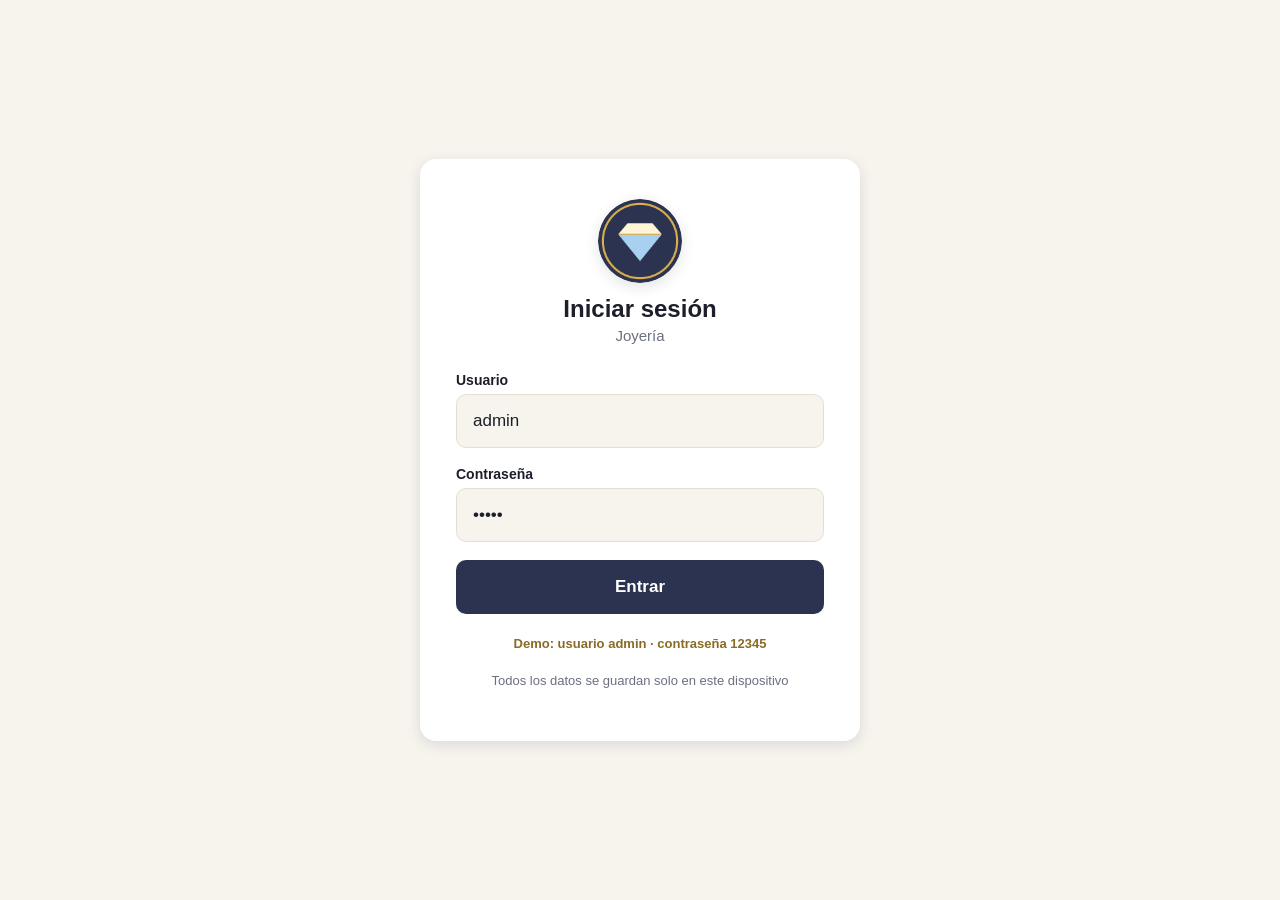
==== index.html @ 66e28311 "Demo de joyería: catálogo de 12 joyas, admin 12345 y sin códigos de vendedor Co-Authored-By: Claude " ====
<!DOCTYPE html>
<html lang="es">
<head>
  <meta charset="UTF-8" />
  <meta name="viewport" content="width=device-width, initial-scale=1, maximum-scale=1, user-scalable=no, viewport-fit=cover" />
  <title>Joyería - Control de Ventas</title>

  <link rel="manifest" href="manifest.json" />
  <meta name="theme-color" content="#2b3350" />

  <!-- Soporte específico para "Agregar a inicio" en iOS/Safari -->
  <meta name="apple-mobile-web-app-capable" content="yes" />
  <meta name="apple-mobile-web-app-status-bar-style" content="black-translucent" />
  <meta name="apple-mobile-web-app-title" content="Joyería" />
  <link rel="apple-touch-icon" href="icons/icon-192.png" />

  <link rel="stylesheet" href="css/styles.css" />
</head>
<body>
  <div class="pantalla-login">
    <div class="tarjeta-login">
      <div class="tarjeta-login__logo">
        <img src="icons/logo.png" alt="Joyería" class="logo-imagen" />
      </div>
      <h1 id="titulo-app">Iniciar sesión</h1>
      <p class="subtitulo" id="subtitulo-app">Joyería</p>

      <!-- Login normal -->
      <form id="form-login" class="oculto">
        <div class="mensaje-error" id="error-login"></div>

        <div class="campo">
          <label for="login-usuario">Usuario</label>
          <input type="text" id="login-usuario" autocomplete="username" autocapitalize="none" required />
        </div>

        <div class="campo">
          <label for="login-password">Contraseña</label>
          <input type="password" id="login-password" autocomplete="current-password" required />
        </div>

        <button type="submit" class="boton boton-primario">Entrar</button>
      </form>

      <!-- Primer arranque: crear cuenta de dueña -->
      <form id="form-setup" class="oculto">
        <div class="mensaje-error" id="error-setup"></div>

        <div class="campo">
          <label for="setup-nombre">Tu nombre</label>
          <input type="text" id="setup-nombre" autocomplete="name" required />
        </div>

        <div class="campo">
          <label for="setup-usuario">Usuario</label>
          <input type="text" id="setup-usuario" autocomplete="username" autocapitalize="none" required />
        </div>

        <div class="campo">
          <label for="setup-password">Contraseña</label>
          <input type="password" id="setup-password" autocomplete="new-password" required />
        </div>

        <div class="campo">
          <label for="setup-password-confirma">Confirmar contraseña</label>
          <input type="password" id="setup-password-confirma" autocomplete="new-password" required />
        </div>

        <button type="submit" class="boton boton-primario">Crear cuenta y entrar</button>
      </form>

      <p class="pie-login" style="font-weight:600;color:#8a6b25;">Demo: usuario <b>admin</b> · contraseña <b>12345</b></p>
      <p class="pie-login">Todos los datos se guardan solo en este dispositivo</p>
    </div>
  </div>

  <script src="js/sha256.js"></script>
  <script src="js/db.js"></script>
  <script src="js/auth.js"></script>
  <script src="js/app.js"></script>
  <script src="js/registrar-sw.js"></script>
</body>
</html>
---- css/styles.css ----
:root {
  --color-primario: #2b3350;       /* naranja Joyería, suavizado */
  --color-primario-oscuro: #1b2238;
  --color-acento: #b08d3c;          /* verde claro del logo */
  --color-acento-oscuro: #8a6b25;
  --color-fondo: #f7f4ee;           /* crema cálido, no blanco frío */
  --color-superficie: #ffffff;
  --color-texto: #1c1f2b;
  --color-texto-suave: #6b6f80;
  --color-borde: #e3dfd3;
  --color-error: #d64545;
  --color-error-fondo: #fdeceb;
  --radio: 16px;
  --sombra: 0 4px 14px rgba(27, 34, 56, 0.12);
}

* {
  box-sizing: border-box;
}

.oculto {
  display: none !important;
}

html, body {
  height: 100%;
  margin: 0;
}

body {
  font-family: -apple-system, BlinkMacSystemFont, "Segoe UI", Roboto, sans-serif;
  background: var(--color-fondo);
  color: var(--color-texto);
  -webkit-tap-highlight-color: transparent;
  overscroll-behavior: none;
  user-select: none;
}

button, input, select {
  font-family: inherit;
}

/* ---------- Login ---------- */

.pantalla-login {
  min-height: 100vh;
  display: flex;
  align-items: center;
  justify-content: center;
  padding: 24px;
}

.tarjeta-login {
  width: 100%;
  max-width: 440px;
  background: var(--color-superficie);
  border-radius: var(--radio);
  box-shadow: var(--sombra);
  padding: 40px 36px;
}

.tarjeta-login__logo {
  text-align: center;
  margin-bottom: 8px;
}

.tarjeta-login__logo .icono {
  font-size: 48px;
  line-height: 1;
}

.logo-imagen {
  width: 84px;
  height: 84px;
  border-radius: 50%;
  object-fit: cover;
  box-shadow: var(--sombra);
}

.logo-imagen--header {
  width: 32px;
  height: 32px;
  border-radius: 50%;
  object-fit: cover;
  flex-shrink: 0;
}

.tarjeta-login h1 {
  text-align: center;
  font-size: 24px;
  margin: 8px 0 4px;
}

.tarjeta-login .subtitulo {
  text-align: center;
  color: var(--color-texto-suave);
  font-size: 15px;
  margin: 0 0 28px;
}

.campo {
  margin-bottom: 18px;
}

.campo label {
  display: block;
  font-size: 14px;
  font-weight: 600;
  margin-bottom: 6px;
  color: var(--color-texto);
}

.campo input,
.campo select {
  width: 100%;
  padding: 16px 16px;
  font-size: 17px;
  border: 1.5px solid var(--color-borde);
  border-radius: 10px;
  background: var(--color-fondo);
  color: var(--color-texto);
  outline: none;
  transition: border-color 0.15s ease;
}

.campo input:focus,
.campo select:focus {
  border-color: var(--color-primario);
  background: var(--color-superficie);
}

.boton {
  display: block;
  width: 100%;
  padding: 17px;
  font-size: 17px;
  font-weight: 700;
  border: none;
  border-radius: 10px;
  cursor: pointer;
  touch-action: manipulation;
}

.boton-primario {
  background: var(--color-primario);
  color: #fff;
  margin-top: 8px;
}

.boton-primario:active {
  background: var(--color-primario-oscuro);
}

.boton-secundario {
  background: transparent;
  color: var(--color-primario);
  margin-top: 10px;
}

.mensaje-error {
  background: var(--color-error-fondo);
  color: var(--color-error);
  padding: 12px 14px;
  border-radius: 10px;
  font-size: 14px;
  margin-bottom: 18px;
  display: none;
}

.mensaje-error.visible {
  display: block;
}

.pie-login {
  text-align: center;
  margin-top: 22px;
  font-size: 13px;
  color: var(--color-texto-suave);
}

/* ---------- App shell (header + nav) ---------- */

.app-shell {
  min-height: 100vh;
  display: flex;
  flex-direction: column;
}

.app-header {
  background: var(--color-superficie);
  border-bottom: 1px solid var(--color-borde);
  border-top: 4px solid var(--color-primario);
  padding: 16px 24px;
  display: flex;
  align-items: center;
  justify-content: space-between;
  flex-wrap: wrap;
  gap: 12px;
}

.app-header__izquierda {
  display: flex;
  align-items: center;
  gap: 10px;
}

.app-header__titulo {
  font-size: 20px;
  font-weight: 800;
  margin: 0;
}

.app-nav {
  display: flex;
  gap: 8px;
  flex-wrap: wrap;
}

.app-nav a {
  text-decoration: none;
  color: var(--color-texto-suave);
  font-weight: 600;
  font-size: 15px;
  padding: 10px 14px;
  border-radius: 10px;
}

.app-nav a.activo {
  background: var(--color-acento);
  color: #fff;
}

.app-header__derecha {
  display: flex;
  align-items: center;
  gap: 14px;
}

.app-header__usuario {
  font-size: 14px;
  color: var(--color-texto-suave);
}

.boton-salir {
  background: transparent;
  color: var(--color-error);
  border: 1.5px solid var(--color-error-fondo);
  border-radius: 10px;
  padding: 10px 16px;
  font-weight: 700;
  font-size: 14px;
  cursor: pointer;
}

.app-main {
  flex: 1;
  padding: 24px;
  max-width: 1000px;
  width: 100%;
  margin: 0 auto;
}

.app-main__header {
  display: flex;
  align-items: center;
  justify-content: space-between;
  margin-bottom: 20px;
  gap: 12px;
  flex-wrap: wrap;
}

.app-main__header h2 {
  margin: 0;
  font-size: 22px;
}

.boton-ancho-auto {
  width: auto;
  padding: 15px 24px;
}

/* ---------- Lista de productos ---------- */

.lista-tarjetas {
  display: flex;
  flex-direction: column;
  gap: 12px;
}

.tarjeta-producto {
  background: var(--color-superficie);
  border-radius: var(--radio);
  box-shadow: var(--sombra);
  padding: 18px 20px;
  display: flex;
  align-items: center;
  justify-content: space-between;
  gap: 16px;
}

.tarjeta-producto__info {
  min-width: 0;
}

.tarjeta-producto__nombre {
  font-size: 18px;
  font-weight: 700;
  margin: 0 0 4px;
  overflow-wrap: break-word;
}

.tarjeta-producto__categoria {
  display: inline-block;
  background: var(--color-fondo);
  color: var(--color-texto-suave);
  font-size: 12px;
  font-weight: 600;
  padding: 3px 10px;
  border-radius: 999px;
  margin-right: 8px;
}

.tarjeta-producto__precio {
  font-size: 16px;
  font-weight: 700;
  color: var(--color-primario);
}

.tarjeta-producto__acciones {
  display: flex;
  gap: 8px;
  flex-shrink: 0;
}

.boton-icono {
  width: 48px;
  height: 48px;
  border-radius: 10px;
  border: 1.5px solid var(--color-borde);
  background: var(--color-fondo);
  font-size: 20px;
  cursor: pointer;
  display: flex;
  align-items: center;
  justify-content: center;
}

.boton-icono--eliminar {
  border-color: var(--color-error-fondo);
  background: var(--color-error-fondo);
}

.estado-vacio {
  text-align: center;
  padding: 60px 20px;
  color: var(--color-texto-suave);
}

.estado-vacio .icono {
  font-size: 48px;
  display: block;
  margin-bottom: 12px;
}

/* ---------- Modal ---------- */

.fondo-modal {
  position: fixed;
  inset: 0;
  background: rgba(15, 20, 35, 0.45);
  display: flex;
  align-items: center;
  justify-content: center;
  padding: 24px;
  z-index: 100;
}

.tarjeta-modal {
  position: relative;
  width: 100%;
  max-width: 460px;
  background: var(--color-superficie);
  border-radius: var(--radio);
  padding: 32px;
  box-shadow: var(--sombra);
  max-height: 90vh;
  overflow-y: auto;
}

.boton-cerrar-modal-x {
  position: absolute;
  top: 14px;
  right: 14px;
  width: 36px;
  height: 36px;
  border-radius: 50%;
  border: none;
  background: var(--color-fondo);
  color: var(--color-texto-suave);
  font-size: 18px;
  line-height: 1;
  cursor: pointer;
  touch-action: manipulation;
  display: flex;
  align-items: center;
  justify-content: center;
  z-index: 1;
}

.boton-cerrar-modal-x:active {
  background: var(--color-borde);
}

.tarjeta-modal h3 {
  margin: 0 0 20px;
  font-size: 20px;
}

.modal-acciones {
  display: flex;
  gap: 10px;
  margin-top: 6px;
}

.modal-acciones .boton {
  margin-top: 0;
}

/* ---------- Venta / Recibo ---------- */

.app-main--venta {
  max-width: 1200px;
}

.venta-layout {
  display: flex;
  gap: 20px;
  align-items: flex-start;
}

.venta-productos {
  flex: 1;
  min-width: 0;
}

.venta-categorias {
  display: flex;
  gap: 8px;
  flex-wrap: wrap;
  margin-bottom: 16px;
}

.chip-categoria {
  border: 1.5px solid var(--color-borde);
  background: var(--color-superficie);
  color: var(--color-texto-suave);
  font-weight: 600;
  font-size: 14px;
  padding: 9px 16px;
  border-radius: 999px;
  cursor: pointer;
  touch-action: manipulation;
}

.chip-categoria.activo {
  background: var(--color-acento);
  border-color: var(--color-acento);
  color: #fff;
}

.venta-grilla {
  display: grid;
  grid-template-columns: repeat(auto-fill, minmax(140px, 1fr));
  gap: 12px;
  /* Dejar espacio para hacer scroll de la grilla sin perder de vista el
     carrito, que siempre queda fijo a la par (ver .venta-carrito). */
  max-height: calc(100vh - 220px);
  overflow-y: auto;
  padding-right: 4px;
}

.tarjeta-venta-producto {
  min-height: 90px;
  background: var(--color-superficie);
  border: 1.5px solid var(--color-borde);
  border-radius: var(--radio);
  box-shadow: var(--sombra);
  padding: 14px;
  display: flex;
  flex-direction: column;
  justify-content: center;
  align-items: flex-start;
  gap: 6px;
  cursor: pointer;
  touch-action: manipulation;
  text-align: left;
  overflow: hidden;
}

.tarjeta-venta-producto__foto {
  width: 100%;
  height: 90px;
  object-fit: cover;
  border-radius: 10px;
  margin: -14px -14px 4px -14px;
  width: calc(100% + 28px);
}

.tarjeta-venta-producto:active {
  background: var(--color-fondo);
  border-color: var(--color-primario);
}

.tarjeta-venta-producto__nombre {
  font-size: 16px;
  font-weight: 700;
  overflow-wrap: break-word;
}

.tarjeta-venta-producto__precio {
  font-size: 15px;
  font-weight: 700;
  color: var(--color-primario);
}

.venta-carrito {
  width: 320px;
  flex-shrink: 0;
  background: var(--color-superficie);
  border-radius: var(--radio);
  box-shadow: var(--sombra);
  padding: 20px;
  position: sticky;
  top: 20px;
  display: flex;
  flex-direction: column;
  gap: 14px;
}

.venta-carrito__titulo {
  margin: 0;
  font-size: 18px;
}

.carrito-lista {
  display: flex;
  flex-direction: column;
  gap: 12px;
  max-height: 40vh;
  overflow-y: auto;
}

.carrito-linea {
  display: grid;
  grid-template-columns: 1fr auto;
  grid-template-rows: auto auto;
  row-gap: 6px;
  align-items: center;
  border-bottom: 1px solid var(--color-borde);
  padding-bottom: 10px;
}

.carrito-linea__info {
  grid-column: 1;
  grid-row: 1;
  display: flex;
  flex-direction: column;
  min-width: 0;
}

.carrito-linea__nombre {
  font-size: 15px;
  font-weight: 700;
  overflow-wrap: break-word;
}

.carrito-linea__precio {
  font-size: 12px;
  color: var(--color-texto-suave);
}

.carrito-linea__subtotal {
  grid-column: 2;
  grid-row: 1;
  font-weight: 700;
  color: var(--color-primario);
  white-space: nowrap;
}

.carrito-linea__stepper {
  grid-column: 1;
  grid-row: 2;
  display: flex;
  align-items: center;
  gap: 10px;
}

.boton-stepper {
  width: 44px;
  height: 44px;
  border-radius: 10px;
  border: 1.5px solid var(--color-borde);
  background: var(--color-fondo);
  font-size: 22px;
  font-weight: 700;
  cursor: pointer;
  touch-action: manipulation;
}

.carrito-linea__cantidad {
  min-width: 24px;
  text-align: center;
  font-weight: 700;
  font-size: 16px;
}

.carrito-linea__eliminar {
  grid-column: 2;
  grid-row: 2;
  justify-self: end;
  width: 40px;
  height: 40px;
}

.carrito-total {
  display: flex;
  justify-content: space-between;
  align-items: center;
  font-size: 20px;
  font-weight: 800;
  padding-top: 6px;
  border-top: 2px solid var(--color-borde);
}

.metodo-pago {
  display: flex;
  gap: 8px;
}

.chip-pago {
  flex: 1;
  border: 1.5px solid var(--color-borde);
  background: var(--color-fondo);
  color: var(--color-texto);
  font-weight: 700;
  font-size: 13px;
  padding: 12px 6px;
  border-radius: 10px;
  cursor: pointer;
  touch-action: manipulation;
}

.chip-pago.activo {
  background: var(--color-primario);
  border-color: var(--color-primario);
  color: #fff;
}

.venta-carrito .boton {
  margin-top: 0;
}

.tarjeta-recibo {
  max-width: 420px;
}

.recibo-contenido {
  font-size: 14px;
}

.recibo-titulo {
  text-align: center;
  margin: 0 0 8px;
  font-size: 20px;
}

.recibo-meta {
  text-align: center;
  margin: 0 0 4px;
  color: var(--color-texto-suave);
  font-size: 13px;
}

.recibo-separador {
  border: none;
  border-top: 1px dashed var(--color-borde);
  margin: 14px 0;
}

.recibo-lineas {
  display: flex;
  flex-direction: column;
  gap: 6px;
}

.recibo-linea {
  display: flex;
  justify-content: space-between;
  gap: 10px;
  font-size: 13px;
}

.recibo-total {
  display: flex;
  justify-content: space-between;
  font-size: 20px;
  font-weight: 800;
}

.recibo-metodo {
  text-align: center;
  margin: 12px 0 0;
  font-size: 13px;
}

.recibo-gracias {
  text-align: center;
  margin: 8px 0 0;
  font-style: italic;
  color: var(--color-texto-suave);
}

.enlace-descarga {
  display: block;
  text-align: center;
  margin-top: 12px;
  color: var(--color-primario);
  font-weight: 700;
  text-decoration: none;
}

/* El iPad (dispositivo objetivo de esta app) nunca baja de 744px de ancho
   ni en vertical, así que este apilado solo debería afectar a un celular
   angosto usado por accidente — el carrito se mantiene siempre a la par
   de la grilla de productos en el iPad, sin importar cuántos productos
   haya en el catálogo. */
@media (max-width: 620px) {
  .venta-layout {
    flex-direction: column;
  }

  .venta-carrito {
    width: 100%;
    position: static;
  }

  .venta-grilla {
    max-height: none;
    overflow-y: visible;
  }

  .carrito-lista {
    max-height: none;
  }
}

/* ---------- Reportes ---------- */

.tarjetas-resumen {
  display: flex;
  flex-wrap: wrap;
  gap: 16px;
  margin-bottom: 20px;
}

.tarjeta-resumen {
  flex: 1 1 200px;
  background: var(--color-superficie);
  border-radius: var(--radio);
  box-shadow: var(--sombra);
  padding: 20px 22px;
  display: flex;
  flex-direction: column;
  gap: 4px;
}

.tarjeta-resumen__etiqueta {
  font-size: 14px;
  color: var(--color-texto-suave);
  font-weight: 600;
  text-transform: uppercase;
  letter-spacing: 0.03em;
}

.tarjeta-resumen__total {
  font-size: 28px;
  font-weight: 700;
  color: var(--color-primario-oscuro);
}

.tarjeta-resumen__cantidad {
  font-size: 14px;
  color: var(--color-texto-suave);
}

.tarjeta-resumen--ganancia {
  border: 1.5px solid var(--color-acento);
}

.tarjeta-resumen--ganancia .tarjeta-resumen__total {
  color: var(--color-acento-oscuro);
}

.pestanas-periodo {
  display: flex;
  gap: 8px;
  margin-bottom: 16px;
}

.pestana-periodo {
  border: 1px solid var(--color-borde);
  background: var(--color-superficie);
  color: var(--color-texto);
  border-radius: 999px;
  padding: 8px 18px;
  font-size: 15px;
  font-weight: 600;
  cursor: pointer;
}

.pestana-periodo.activo {
  background: var(--color-primario);
  border-color: var(--color-primario);
  color: #fff;
}

.tabla-reportes-envoltorio {
  background: var(--color-superficie);
  border-radius: var(--radio);
  box-shadow: var(--sombra);
  overflow-x: auto;
}

.tabla-reportes {
  width: 100%;
  border-collapse: collapse;
  font-size: 15px;
}

.tabla-reportes th,
.tabla-reportes td {
  text-align: left;
  padding: 12px 16px;
  border-bottom: 1px solid var(--color-borde);
  white-space: nowrap;
}

.tabla-reportes th {
  color: var(--color-texto-suave);
  font-size: 13px;
  text-transform: uppercase;
  letter-spacing: 0.03em;
  font-weight: 600;
}

.tabla-reportes tbody tr:last-child td {
  border-bottom: none;
}

@media (max-width: 640px) {
  .tarjetas-resumen {
    flex-direction: column;
  }
}

/* ---------- Usuarios ---------- */

.tarjeta-usuario {
  flex-wrap: wrap;
}

.tarjeta-usuario__insignias {
  display: flex;
  gap: 8px;
  margin-top: 8px;
  flex-wrap: wrap;
}

.insignia-rol {
  display: inline-block;
  font-size: 12px;
  font-weight: 700;
  padding: 4px 12px;
  border-radius: 999px;
}

.insignia-rol--duena {
  background: var(--color-primario);
  color: #fff;
}

.insignia-rol--empleado {
  background: var(--color-acento);
  color: #fff;
}

.insignia-estado {
  display: inline-block;
  font-size: 12px;
  font-weight: 700;
  padding: 4px 12px;
  border-radius: 999px;
}

.insignia-estado--activo {
  background: #efe9d8;
  color: var(--color-acento-oscuro);
}

.insignia-estado--inactivo {
  background: var(--color-error-fondo);
  color: var(--color-error);
}

.nota-password {
  font-size: 13px;
  color: var(--color-texto-suave);
  margin: -10px 0 18px;
}

.campo-checkbox label {
  display: flex;
  align-items: center;
  gap: 10px;
  font-weight: 600;
  cursor: pointer;
}

.campo-checkbox input[type="checkbox"] {
  width: 20px;
  height: 20px;
}

/* ---------- Caja ---------- */

.tarjeta-caja {
  background: var(--color-superficie);
  border-radius: var(--radio);
  box-shadow: var(--sombra);
  padding: 28px 26px;
  margin-bottom: 20px;
}

.tarjeta-caja h3 {
  margin: 0 0 16px;
  font-size: 19px;
}

.caja-estado-vacio {
  text-align: center;
  padding: 20px 10px 8px;
}

.caja-estado-vacio .icono {
  font-size: 48px;
  display: block;
  margin-bottom: 12px;
}

.caja-estado-vacio p {
  color: var(--color-texto-suave);
  margin: 0 0 22px;
}

.caja-info-lista {
  display: flex;
  flex-direction: column;
  gap: 10px;
  margin-bottom: 20px;
}

.caja-info-fila {
  display: flex;
  justify-content: space-between;
  align-items: center;
  font-size: 15px;
  padding-bottom: 10px;
  border-bottom: 1px solid var(--color-borde);
}

.caja-info-fila:last-child {
  border-bottom: none;
  padding-bottom: 0;
}

.caja-info-fila span:first-child {
  color: var(--color-texto-suave);
  font-weight: 600;
}

.caja-info-fila span:last-child {
  font-weight: 700;
}

.caja-resumen-grid {
  display: grid;
  grid-template-columns: repeat(auto-fit, minmax(150px, 1fr));
  gap: 14px;
  margin-bottom: 22px;
}

.caja-resumen-item {
  background: var(--color-fondo);
  border-radius: 12px;
  padding: 14px 16px;
  display: flex;
  flex-direction: column;
  gap: 4px;
}

.caja-resumen-item__etiqueta {
  font-size: 12px;
  color: var(--color-texto-suave);
  font-weight: 600;
  text-transform: uppercase;
  letter-spacing: 0.03em;
}

.caja-resumen-item__valor {
  font-size: 19px;
  font-weight: 700;
  color: var(--color-primario-oscuro);
}

.caja-resumen-item--esperado .caja-resumen-item__valor {
  color: var(--color-acento-oscuro);
}

.caja-resultado-cierre {
  text-align: center;
  padding: 18px;
  border-radius: 12px;
  background: var(--color-fondo);
  margin: 6px 0 20px;
}

.caja-resultado-cierre__titulo {
  font-size: 18px;
  font-weight: 800;
  margin: 0 0 4px;
}

.caja-resultado-cierre__detalle {
  font-size: 14px;
  color: var(--color-texto-suave);
  margin: 0;
}

.caja-resultado-cierre--falta .caja-resultado-cierre__titulo {
  color: var(--color-error);
}

.caja-resultado-cierre--sobra .caja-resultado-cierre__titulo {
  color: var(--color-primario-oscuro);
}

.caja-resultado-cierre--exacto .caja-resultado-cierre__titulo {
  color: var(--color-acento-oscuro);
}

.caja-diferencia--falta {
  color: var(--color-error);
  font-weight: 700;
}

.caja-diferencia--sobra {
  color: var(--color-acento-oscuro);
  font-weight: 700;
}

.caja-diferencia--exacto {
  color: var(--color-texto-suave);
  font-weight: 700;
}

/* ---------- Fotos de producto ---------- */

.tarjeta-producto:has(.tarjeta-producto__miniatura) .tarjeta-producto__info {
  flex: 1;
  min-width: 0;
}

.tarjeta-producto__miniatura {
  width: 56px;
  height: 56px;
  border-radius: 10px;
  object-fit: cover;
  flex-shrink: 0;
  background: var(--color-fondo);
}

.tarjeta-producto__miniatura--vacia {
  display: flex;
  align-items: center;
  justify-content: center;
  font-size: 24px;
}

.foto-preview {
  display: block;
  width: 100px;
  height: 100px;
  object-fit: cover;
  border-radius: 10px;
  margin-top: 10px;
  background: var(--color-fondo);
}

/* ---------- Domicilio y caja (venta) ---------- */

.aviso-caja-cerrada {
  max-width: 480px;
  margin: 60px auto;
  text-align: center;
  background: var(--color-superficie);
  border-radius: var(--radio);
  box-shadow: var(--sombra);
  padding: 40px 32px;
}

.aviso-caja-cerrada .icono {
  font-size: 44px;
  display: block;
  margin-bottom: 12px;
}

.aviso-caja-cerrada h2 {
  margin: 0 0 10px;
  font-size: 20px;
}

.aviso-caja-cerrada p {
  color: var(--color-texto-suave);
  margin: 0 0 20px;
  font-size: 14px;
}

.aviso-caja-cerrada .boton {
  display: inline-block;
  text-decoration: none;
}

.entrega-toggle {
  display: flex;
  gap: 8px;
  margin-bottom: 14px;
}

.chip-entrega {
  flex: 1;
  padding: 12px 8px;
  border: 1.5px solid var(--color-borde);
  border-radius: 10px;
  background: var(--color-fondo);
  color: var(--color-texto-suave);
  font-weight: 700;
  font-size: 14px;
  cursor: pointer;
  touch-action: manipulation;
}

.chip-entrega.activo {
  background: var(--color-primario);
  border-color: var(--color-primario);
  color: #fff;
}

.domicilio-campos {
  background: var(--color-fondo);
  border-radius: 10px;
  padding: 14px;
  margin-bottom: 14px;
  display: flex;
  flex-direction: column;
  gap: 10px;
}

.campo--compacto {
  margin-bottom: 0;
}

.campo--compacto label {
  font-size: 12px;
  margin-bottom: 4px;
}

.campo--compacto input {
  padding: 10px 12px;
  font-size: 14px;
}

.resultado-vuelto {
  margin-top: 8px;
  padding: 10px 12px;
  border-radius: var(--radio);
  font-weight: 800;
  font-size: 16px;
  text-align: center;
}

.resultado-vuelto--ok {
  background: #e3f5e8;
  color: #1e7a3d;
}

.resultado-vuelto--falta {
  background: var(--color-error-fondo, #fde8e8);
  color: var(--color-error, #2b3350);
}

.recibo-domicilio {
  background: var(--color-fondo);
  border-radius: 10px;
  padding: 10px 12px;
  margin: 10px 0;
  font-size: 13px;
  text-align: left;
}

.recibo-domicilio strong {
  display: block;
  margin-bottom: 4px;
}

.boton-quitar-foto {
  display: inline-block;
  margin-top: 8px;
  background: none;
  border: none;
  color: var(--color-error);
  font-size: 13px;
  font-weight: 600;
  cursor: pointer;
  padding: 4px 0;
}

/* ---------- Cancelar venta ---------- */

.boton-cancelar-venta {
  background: var(--color-error-fondo);
  color: var(--color-error);
  border: none;
  border-radius: var(--radio);
  padding: 6px 10px;
  font-size: 12px;
  font-weight: 600;
  cursor: pointer;
  white-space: nowrap;
}

.boton-cancelar-venta:active {
  opacity: 0.8;
}

.boton-reimprimir-recibo {
  background: var(--color-primario-fondo, #e8e3d4);
  color: var(--color-primario, #1b2238);
  border: none;
  border-radius: var(--radio);
  padding: 6px 10px;
  font-size: 12px;
  font-weight: 600;
  cursor: pointer;
  white-space: nowrap;
}

.boton-reimprimir-recibo:active {
  opacity: 0.8;
}

.etiqueta-venta-cancelada {
  display: inline-block;
  background: var(--color-error-fondo);
  color: var(--color-error);
  border-radius: var(--radio);
  padding: 4px 10px;
  font-size: 12px;
  font-weight: 600;
  white-space: nowrap;
}

.fila-venta-cancelada {
  text-decoration: line-through;
  opacity: 0.6;
}

.fila-venta-cancelada .etiqueta-venta-cancelada {
  text-decoration: none;
}

/* ---------- Gastos ---------- */

.nota-caja-abierta {
  background: var(--color-error-fondo);
  color: var(--color-error);
  border-radius: var(--radio);
  padding: 10px 14px;
  font-size: 13px;
  font-weight: 600;
  margin-bottom: 16px;
}

.gastos-total-tarjeta {
  background: transparent;
  padding: 0;
}

.gastos-total-tarjeta .caja-resumen-item__etiqueta {
  font-size: 14px;
}

.gastos-total-tarjeta .caja-resumen-item__valor {
  font-size: 28px;
}

.boton-eliminar-gasto {
  background: none;
  border: none;
  cursor: pointer;
  font-size: 16px;
  padding: 4px 8px;
  border-radius: 8px;
}

.boton-eliminar-gasto:hover {
  background: var(--color-error-fondo);
}

/* ---------- Respaldo ---------- */

.resumen-respaldo {
  background: var(--color-fondo, #f6f6f6);
  border-radius: 10px;
  padding: 12px 14px;
  font-size: 14px;
  margin-bottom: 18px;
}

.mensaje-error.mensaje-exito.visible {
  background: #e3f6e8;
  color: #1f7a3d;
}

.tarjeta-caja--peligro {
  border: 2px solid var(--color-error);
}

.aviso-peligro {
  background: var(--color-error-fondo);
  color: var(--color-error);
  border-radius: 10px;
  padding: 14px 16px;
  font-size: 14px;
  margin-bottom: 18px;
  line-height: 1.5;
}

/* ---------- Búsqueda de productos ---------- */

.buscador-productos {
  display: block;
  width: 100%;
  padding: 14px 16px;
  margin-bottom: 16px;
  font-size: 16px;
  font-family: inherit;
  color: inherit;
  background: #fff;
  border: 1.5px solid var(--color-borde);
  border-radius: 10px;
  box-sizing: border-box;
}

.buscador-productos:focus {
  outline: none;
  border-color: var(--color-primario);
}

.buscador-productos::-webkit-search-cancel-button {
  cursor: pointer;
}

/* ---------- Botones de foto (tomar / galería) ---------- */

.fila-botones-foto {
  display: flex;
  gap: 10px;
  margin-top: 4px;
}

.boton-foto-opcion {
  flex: 1;
  width: auto;
  padding: 14px 10px;
  font-size: 15px;
  margin-top: 0;
}

@media (max-width: 420px) {
  .fila-botones-foto {
    flex-direction: column;
  }
}

/* ---------- Clientes ---------- */

.campo textarea {
  width: 100%;
  padding: 16px 16px;
  font-size: 16px;
  font-family: inherit;
  border: 1.5px solid var(--color-borde);
  border-radius: 10px;
  background: var(--color-fondo);
  color: var(--color-texto);
  outline: none;
  resize: vertical;
  transition: border-color 0.15s ease;
}

.campo textarea:focus {
  border-color: var(--color-primario);
  background: var(--color-superficie);
}

.tarjeta-cliente__telefono {
  display: block;
  font-size: 14px;
  color: var(--color-texto-suave);
  margin-bottom: 2px;
}

.tarjeta-cliente__direccion {
  display: block;
  font-size: 13px;
  color: var(--color-texto-suave);
  overflow: hidden;
  text-overflow: ellipsis;
  white-space: nowrap;
  max-width: 100%;
}

/* ---------- Pantalla de inicio ---------- */

.inicio-grid {
  display: grid;
  grid-template-columns: repeat(auto-fill, minmax(200px, 1fr));
  gap: 22px;
}

.inicio-boton {
  display: flex;
  flex-direction: column;
  align-items: center;
  justify-content: center;
  gap: 14px;
  padding: 44px 16px;
  border-radius: var(--radio);
  box-shadow: var(--sombra);
  text-decoration: none;
  color: #fff;
  font-weight: 800;
  font-size: 19px;
  touch-action: manipulation;
  transition: transform 0.08s ease;
}

.inicio-boton:active {
  transform: scale(0.96);
}

.inicio-boton__icono {
  font-size: 58px;
  line-height: 1;
}

.inicio-boton--vender { background: var(--color-primario); }
.inicio-boton--caja { background: var(--color-acento); }
.inicio-boton--productos { background: #4a90d9; }
.inicio-boton--clientes { background: #9b6bd9; }
.inicio-boton--reportes { background: #d96b9b; }
.inicio-boton--respaldo { background: #5cb8b2; }
.inicio-boton--usuarios { background: #6b6f80; }

/* ---------- Filtro de periodo específico (Reportes) ---------- */

.filtro-especifico-controles {
  margin-bottom: 16px;
}

.filtro-especifico-controles input,
.filtro-especifico-controles select {
  padding: 12px 14px;
  font-size: 15px;
  border: 1.5px solid var(--color-borde);
  border-radius: 10px;
  background: var(--color-superficie);
  color: var(--color-texto);
  outline: none;
  min-width: 200px;
}

.filtro-especifico-controles input:focus,
.filtro-especifico-controles select:focus {
  border-color: var(--color-primario);
}

/* ---------- Venta: cliente opcional, extras por línea, recibo ---------- */

.campo-cliente select#venta-cliente-select {
  width: 100%;
  padding: 10px 12px;
  font-size: 15px;
  border: 1.5px solid var(--color-borde);
  border-radius: 10px;
  background: var(--color-superficie);
  color: var(--color-texto);
  outline: none;
}

.campo-cliente select#venta-cliente-select:focus {
  border-color: var(--color-primario);
}

.carrito-linea__extra-boton {
  width: 44px;
  height: 44px;
  font-size: 18px;
  margin-left: 4px;
}

.carrito-linea__extra {
  display: block;
  font-size: 12px;
  color: var(--color-primario);
  font-weight: 600;
}

.carrito-linea__nota {
  display: block;
  font-size: 12px;
  font-style: italic;
  color: var(--color-texto-suave);
}

.tarjeta-extra-linea {
  max-width: 360px;
}

.recibo-linea-nota {
  font-size: 12px;
  font-style: italic;
  color: var(--color-texto-suave);
  margin: -4px 0 6px;
}

/* ===== Caja: movimientos, ventas del turno y detalle histórico ===== */

.caja-movimientos,
.caja-ventas-turno {
  margin-top: 24px;
  padding-top: 20px;
  border-top: 1px solid var(--color-borde, #e5e5e5);
}

.caja-movimientos h4,
.caja-ventas-turno h4 {
  margin: 0 0 12px;
}

.chip-selector {
  display: flex;
  gap: 8px;
  margin-bottom: 14px;
}

.chip-tipo-movimiento {
  flex: 1;
  padding: 10px 12px;
  border-radius: 999px;
  border: 2px solid var(--color-borde, #e5e5e5);
  background: #fff;
  font-size: 14px;
  font-weight: 600;
  cursor: pointer;
  transition: border-color 0.15s ease, background-color 0.15s ease;
}

.chip-tipo-movimiento--activo {
  border-color: var(--color-primario, #2b3350);
  background: rgba(245, 166, 35, 0.12);
}

.etiqueta-movimiento {
  display: inline-block;
  padding: 2px 8px;
  border-radius: 999px;
  font-size: 12px;
  font-weight: 600;
  white-space: nowrap;
}

.etiqueta-movimiento--gasto {
  background: rgba(220, 53, 69, 0.12);
  color: #b02a37;
}

.etiqueta-movimiento--ingreso {
  background: rgba(40, 167, 69, 0.12);
  color: #1e7e34;
}

.boton-eliminar-movimiento {
  background: none;
  border: none;
  cursor: pointer;
  font-size: 16px;
  padding: 4px 8px;
}

.fila-historial-caja {
  cursor: pointer;
}

.fila-historial-caja:hover {
  background: rgba(245, 166, 35, 0.08);
}

.tarjeta-modal--ancha {
  max-width: 720px;
  width: 100%;
  max-height: 85vh;
  overflow-y: auto;
}

/* ---------- Header sin pestañas (pantalla de Inicio) ---------- */

.app-header--inicio {
  justify-content: space-between;
}

.app-header--inicio .app-header__derecha {
  margin-left: auto;
}

/* ---------- Selector "+ botón" reutilizable (categoría, cliente) ---------- */

.fila-campo-mas-boton {
  display: flex;
  gap: 8px;
  align-items: center;
}

.fila-campo-mas-boton select {
  flex: 1;
  min-width: 0;
  padding: 16px;
  font-size: 17px;
  border: 1.5px solid var(--color-borde);
  border-radius: 10px;
  background: var(--color-fondo);
  color: var(--color-texto);
}

.boton-mas-circular {
  flex-shrink: 0;
  width: 52px;
  height: 52px;
  border-radius: 50%;
  border: none;
  background: var(--color-primario);
  color: #fff;
  font-size: 26px;
  font-weight: 700;
  line-height: 1;
  cursor: pointer;
  touch-action: manipulation;
  display: flex;
  align-items: center;
  justify-content: center;
}

.boton-mas-circular:active {
  background: var(--color-primario-oscuro);
}

.chip-entrega {
  font-size: 13px;
  padding: 12px 4px;
  line-height: 1.2;
}

.billetes-rapidos {
  display: flex;
  flex-wrap: wrap;
  gap: 6px;
  margin-bottom: 8px;
}

.chip-billete {
  flex: 1 1 auto;
  padding: 10px 8px;
  border: 1.5px solid var(--color-borde);
  border-radius: 10px;
  background: var(--color-superficie);
  color: var(--color-texto);
  font-weight: 700;
  font-size: 14px;
  cursor: pointer;
  touch-action: manipulation;
}

.chip-billete:active {
  background: var(--color-fondo);
  border-color: var(--color-primario);
}

.nota-pedidosya {
  margin: 0;
  font-size: 12px;
  color: var(--color-texto-suave);
}

.tarjeta-negocio {
  background: var(--color-superficie);
  border-radius: var(--radio);
  box-shadow: var(--sombra);
  padding: 18px 20px;
  margin-bottom: 24px;
  display: flex;
  flex-direction: column;
  gap: 12px;
}

.tarjeta-negocio h3 {
  margin: 0;
  font-size: 17px;
}

/* ---------- Ventana de código de vendedor (PIN) ---------- */

.pin-fondo {
  z-index: 1000;
}

.pin-tarjeta {
  max-width: 340px;
  text-align: center;
}

.pin-titulo {
  margin: 0 0 4px;
  font-size: 20px;
}

.pin-ayuda {
  margin: 0 0 16px;
  font-size: 13px;
  color: var(--color-texto-suave);
}

.pin-puntos {
  display: flex;
  justify-content: center;
  gap: 14px;
  margin-bottom: 10px;
}

.pin-puntos span {
  width: 18px;
  height: 18px;
  border-radius: 50%;
  border: 2px solid var(--color-borde);
  background: transparent;
}

.pin-puntos span.pin-punto--lleno {
  background: var(--color-primario);
  border-color: var(--color-primario);
}

.pin-puntos--error {
  animation: pin-sacudida 0.3s;
}

@keyframes pin-sacudida {
  0%, 100% { transform: translateX(0); }
  25% { transform: translateX(-8px); }
  75% { transform: translateX(8px); }
}

.pin-mensaje {
  min-height: 20px;
  margin-bottom: 8px;
  font-size: 13px;
  font-weight: 700;
  color: var(--color-error, #2b3350);
}

.pin-teclado {
  display: grid;
  grid-template-columns: repeat(3, 1fr);
  gap: 10px;
}

.pin-tecla {
  padding: 18px 0;
  font-size: 24px;
  font-weight: 800;
  border: 1.5px solid var(--color-borde);
  border-radius: 14px;
  background: var(--color-superficie);
  color: var(--color-texto);
  cursor: pointer;
  touch-action: manipulation;
}

.pin-tecla:active {
  background: var(--color-fondo);
  border-color: var(--color-primario);
}

.mensaje-exito {
  padding: 10px 12px;
  border-radius: var(--radio);
  background: #e3f5e8;
  color: #1e7a3d;
  font-weight: 700;
  font-size: 14px;
}

.pagos-electronicos {
  display: flex;
  flex-direction: column;
  gap: 16px;
  margin-bottom: 24px;
}

.pago-bloque {
  background: var(--color-superficie);
  border-radius: var(--radio);
  box-shadow: var(--sombra);
  padding: 18px 20px;
}

.pago-bloque__cabecera {
  display: flex;
  align-items: baseline;
  flex-wrap: wrap;
  gap: 8px 16px;
  margin-bottom: 12px;
}

.pago-bloque__titulo {
  font-size: 17px;
  font-weight: 800;
}

.pago-bloque__total {
  font-size: 22px;
  font-weight: 800;
  color: var(--color-primario);
}

.pago-bloque__cantidad,
.pago-bloque__vacio {
  font-size: 13px;
  color: var(--color-texto-suave);
  margin: 0;
}

.pago-bancos {
  display: flex;
  flex-wrap: wrap;
  gap: 8px;
  margin-bottom: 14px;
}

.pago-banco-chip {
  display: flex;
  flex-direction: column;
  gap: 2px;
  padding: 8px 12px;
  border-radius: var(--radio);
  background: var(--color-fondo);
  font-size: 13px;
}

.pagos-tabla-envoltorio {
  overflow-x: auto;
}

.venta-cliente-telefono {
  display: block;
  margin-top: 4px;
  font-size: 12px;
  color: var(--color-texto-suave);
}

.detalle-pago {
  font-size: 11px;
  color: var(--color-texto-suave);
}

.inicio-version {
  margin-top: 18px;
  text-align: center;
  font-size: 12px;
  color: var(--color-texto-suave);
}

/* ---------- Aviso de respaldo (pantalla de Inicio) ---------- */

.aviso-respaldo {
  display: flex;
  align-items: center;
  gap: 12px;
  flex-wrap: wrap;
  margin-bottom: 20px;
  padding: 14px 18px;
  background: var(--color-error-fondo, #fde8e8);
  color: var(--color-error, #2b3350);
  border-radius: var(--radio);
}

.aviso-respaldo__icono {
  font-size: 20px;
}

.aviso-respaldo__texto {
  flex: 1;
  min-width: 200px;
  font-size: 14px;
  font-weight: 600;
}

.aviso-respaldo__boton {
  background: var(--color-error, #2b3350);
  color: #fff;
  border-radius: var(--radio);
  padding: 8px 14px;
  font-size: 13px;
  font-weight: 700;
  text-decoration: none;
  white-space: nowrap;
}

.aviso-respaldo__cerrar {
  background: transparent;
  border: none;
  color: var(--color-error, #2b3350);
  font-size: 16px;
  font-weight: 700;
  cursor: pointer;
  padding: 4px 6px;
  line-height: 1;
}

/* ---------- Resumen de hoy (pantalla de Inicio) ---------- */

.resumen-hoy-inicio {
  display: flex;
  flex-wrap: wrap;
  gap: 16px;
  margin-top: 28px;
  padding: 22px 24px;
  background: var(--color-superficie);
  border-radius: var(--radio);
  box-shadow: var(--sombra);
}

.resumen-hoy-inicio__item {
  flex: 1 1 160px;
  display: flex;
  flex-direction: column;
  gap: 4px;
}

.resumen-hoy-inicio__etiqueta {
  font-size: 13px;
  font-weight: 600;
  color: var(--color-texto-suave);
  text-transform: uppercase;
  letter-spacing: 0.03em;
}

.resumen-hoy-inicio__valor {
  font-size: 22px;
  font-weight: 800;
  color: var(--color-texto);
  text-transform: capitalize;
}

.resumen-hoy-inicio__valor--ok {
  color: var(--color-acento-oscuro);
}

.resumen-hoy-inicio__valor--alerta {
  color: var(--color-error);
}

/* ---------- Selector de cliente compacto (Vender) ---------- */

.fila-campo-mas-boton--compacta select.select-compacto {
  padding: 10px 12px;
  font-size: 14px;
}

.boton-mas-circular--chico {
  width: 40px;
  height: 40px;
  font-size: 20px;
}

.domicilio-cliente-info {
  background: #efe9d8;
  color: var(--color-acento-oscuro);
  border-radius: 10px;
  padding: 10px 14px;
  font-size: 14px;
  margin-bottom: 10px;
}

/* ---------- Total de ventas y nota de diferencia (Caja) ---------- */

.caja-resumen-item--total-ventas {
  background: #fdeceb;
  border: 1.5px solid var(--color-primario);
  border-radius: var(--radio);
  padding: 16px 18px;
  margin-bottom: 14px;
  display: flex;
  justify-content: space-between;
  align-items: center;
}

.caja-resumen-item--total-ventas .caja-resumen-item__etiqueta {
  font-size: 15px;
  font-weight: 700;
  color: var(--color-texto);
  text-transform: none;
}

.caja-resumen-item--total-ventas .caja-resumen-item__valor {
  font-size: 24px;
  color: var(--color-primario-oscuro);
}

.caja-info-fila--nota {
  align-items: flex-start;
}

.caja-info-fila--nota span:last-child {
  max-width: 60%;
  text-align: right;
  font-style: italic;
  color: var(--color-texto-suave);
}

#campo-motivo-diferencia textarea {
  width: 100%;
  padding: 12px;
  font-size: 15px;
  border: 1.5px solid var(--color-borde);
  border-radius: 10px;
  background: var(--color-fondo);
  color: var(--color-texto);
  resize: vertical;
}

.filtro-rango-fechas {
  display: flex;
  gap: 14px;
  flex-wrap: wrap;
  margin-bottom: 16px;
}

.filtro-rango-fechas .campo {
  margin-bottom: 0;
}

.subtitulo-seccion {
  margin: 4px 0 0;
  font-size: 13px;
  color: var(--color-texto-suave);
  max-width: 520px;
}
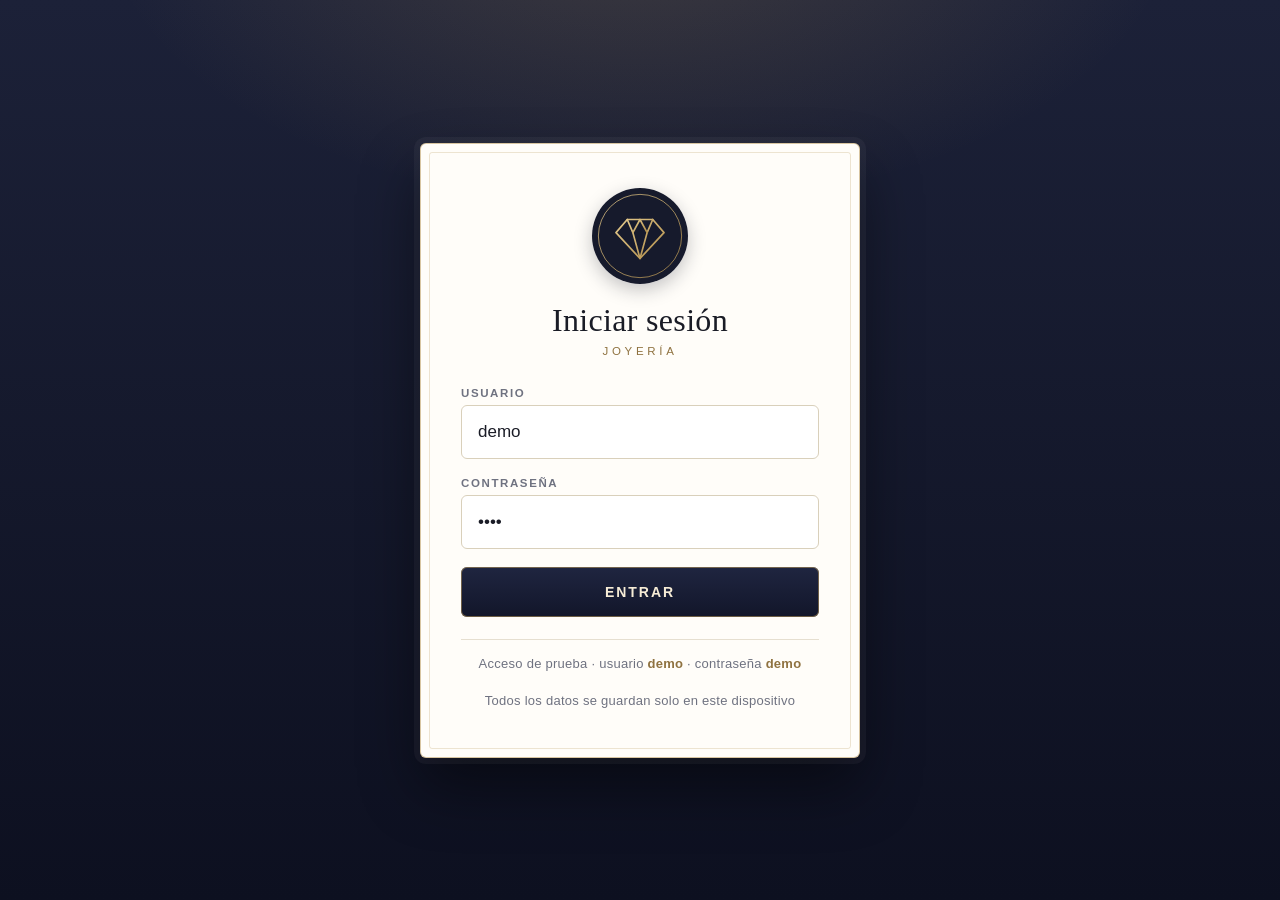
==== commit ed9d2123: "Rediseño fino de joyería (tinta, marfil y oro), logo nuevo, acceso demo/demo" ====
--- a/index.html
+++ b/index.html
@@ -20,7 +20,7 @@
   <div class="pantalla-login">
     <div class="tarjeta-login">
       <div class="tarjeta-login__logo">
-        <img src="icons/logo.png" alt="Joyería" class="logo-imagen" />
+        <img src="icons/logo.svg" alt="Joyería" class="logo-imagen" />
       </div>
       <h1 id="titulo-app">Iniciar sesión</h1>
       <p class="subtitulo" id="subtitulo-app">Joyería</p>
@@ -69,7 +69,7 @@
         <button type="submit" class="boton boton-primario">Crear cuenta y entrar</button>
       </form>
 
-      <p class="pie-login" style="font-weight:600;color:#8a6b25;">Demo: usuario <b>admin</b> · contraseña <b>12345</b></p>
+      <p class="pie-login pie-login--demo">Acceso de prueba · usuario <b>demo</b> · contraseña <b>demo</b></p>
       <p class="pie-login">Todos los datos se guardan solo en este dispositivo</p>
     </div>
   </div>
--- a/css/styles.css
+++ b/css/styles.css
@@ -1,17 +1,19 @@
 :root {
-  --color-primario: #2b3350;       /* naranja Joyería, suavizado */
-  --color-primario-oscuro: #1b2238;
-  --color-acento: #b08d3c;          /* verde claro del logo */
-  --color-acento-oscuro: #8a6b25;
-  --color-fondo: #f7f4ee;           /* crema cálido, no blanco frío */
+  --color-primario: #161a2c;        /* tinta */
+  --color-primario-oscuro: #0d1020;
+  --color-acento: #b8975a;          /* oro champán */
+  --color-acento-oscuro: #8f7240;
+  --color-fondo: #f8f5ef;           /* marfil */
   --color-superficie: #ffffff;
-  --color-texto: #1c1f2b;
-  --color-texto-suave: #6b6f80;
-  --color-borde: #e3dfd3;
-  --color-error: #d64545;
-  --color-error-fondo: #fdeceb;
-  --radio: 16px;
-  --sombra: 0 4px 14px rgba(27, 34, 56, 0.12);
+  --color-texto: #1a1c26;
+  --color-texto-suave: #6f7280;
+  --color-borde: #e6dfd0;
+  --color-error: #b3392f;
+  --color-error-fondo: #f8e9e6;
+  --radio: 12px;
+  --sombra: 0 1px 2px rgba(22, 26, 44, 0.05), 0 10px 28px rgba(22, 26, 44, 0.07);
+  --fuente-titulo: "Cormorant Garamond", "Iowan Old Style", "Palatino Linotype", Palatino, Georgia, serif;
+  --oro-linea: rgba(184, 151, 90, 0.55);
 }
 
 * {
@@ -2085,3 +2087,314 @@
   color: var(--color-texto-suave);
   max-width: 520px;
 }
+
+
+/* =====================================================================
+   Tema fino: joyería (tinta, marfil y oro champán)
+   ===================================================================== */
+
+body {
+  -webkit-font-smoothing: antialiased;
+  letter-spacing: 0.005em;
+}
+
+h1, h2, h3,
+.app-header__titulo,
+.inicio-boton__texto,
+.tarjeta-login h1 {
+  font-family: var(--fuente-titulo);
+  font-weight: 600;
+  letter-spacing: 0.01em;
+}
+
+/* ---- Login ---- */
+.pantalla-login {
+  background:
+    radial-gradient(900px 500px at 50% -10%, rgba(184, 151, 90, 0.22), transparent 60%),
+    linear-gradient(180deg, #1c2138 0%, #0d1020 100%);
+}
+.tarjeta-login {
+  background: #fffdf9;
+  border: 1px solid var(--oro-linea);
+  border-radius: 6px;
+  box-shadow: 0 0 0 6px rgba(255, 255, 255, 0.04), 0 30px 60px rgba(0, 0, 0, 0.45);
+  padding: 44px 40px 36px;
+  position: relative;
+}
+.tarjeta-login::before {
+  content: "";
+  position: absolute;
+  inset: 8px;
+  border: 1px solid rgba(184, 151, 90, 0.25);
+  border-radius: 3px;
+  pointer-events: none;
+}
+.logo-imagen {
+  width: 96px;
+  height: 96px;
+  box-shadow: 0 6px 18px rgba(22, 26, 44, 0.25);
+}
+.tarjeta-login h1 {
+  font-size: 32px;
+  font-weight: 500;
+  margin: 14px 0 6px;
+}
+.tarjeta-login .subtitulo {
+  text-transform: uppercase;
+  letter-spacing: 0.32em;
+  font-size: 11.5px;
+  color: var(--color-acento-oscuro);
+  margin-bottom: 30px;
+}
+.pie-login { letter-spacing: 0.02em; }
+.pie-login--demo {
+  padding-top: 16px;
+  border-top: 1px solid var(--color-borde);
+  color: var(--color-texto-suave);
+}
+.pie-login--demo b { color: var(--color-acento-oscuro); }
+
+/* ---- Campos y botones ---- */
+.campo label {
+  font-size: 11.5px;
+  font-weight: 600;
+  text-transform: uppercase;
+  letter-spacing: 0.14em;
+  color: var(--color-texto-suave);
+}
+.campo input,
+.campo select {
+  background: #fff;
+  border: 1px solid #d9d0bb;
+  border-radius: 6px;
+}
+.campo input:focus,
+.campo select:focus {
+  border-color: var(--color-acento);
+  box-shadow: 0 0 0 3px rgba(184, 151, 90, 0.22);
+}
+.boton {
+  border-radius: 6px;
+  font-size: 14px;
+  font-weight: 600;
+  text-transform: uppercase;
+  letter-spacing: 0.14em;
+  transition: background 0.15s ease, box-shadow 0.15s ease, transform 0.08s ease;
+}
+.boton:active { transform: scale(0.985); }
+.boton-primario {
+  background: linear-gradient(180deg, #1f2540, #12162a);
+  box-shadow: inset 0 0 0 1px rgba(184, 151, 90, 0.55);
+  color: #f6ecd6;
+}
+.boton-primario:hover { box-shadow: inset 0 0 0 1px var(--color-acento), 0 6px 16px rgba(22, 26, 44, 0.25); }
+.boton-primario:active { background: var(--color-primario-oscuro); }
+.boton-secundario {
+  border: 1px solid var(--oro-linea);
+  color: var(--color-primario);
+}
+
+/* ---- Encabezado y menú ---- */
+.app-header {
+  background: linear-gradient(180deg, #1c2138, #121628);
+  border-top: none;
+  border-bottom: 1px solid var(--color-acento);
+  padding: 12px 28px;
+  color: #f2ead9;
+}
+.logo-imagen--header { width: 38px; height: 38px; }
+.app-header__titulo {
+  font-size: 17px;
+  font-weight: 500;
+  text-transform: uppercase;
+  letter-spacing: 0.3em;
+  color: #f2ead9;
+}
+.app-nav { gap: 2px; }
+.app-nav a {
+  color: rgba(242, 234, 217, 0.68);
+  font-size: 12px;
+  font-weight: 600;
+  text-transform: uppercase;
+  letter-spacing: 0.16em;
+  padding: 12px 14px;
+  border-radius: 0;
+  border-bottom: 2px solid transparent;
+  transition: color 0.15s ease, border-color 0.15s ease;
+}
+.app-nav a:hover { color: #f6ecd6; }
+.app-nav a.activo {
+  background: transparent;
+  color: #e3c98c;
+  border-bottom-color: var(--color-acento);
+}
+.app-header__usuario { color: rgba(242, 234, 217, 0.7); font-size: 13px; letter-spacing: 0.04em; }
+.boton-salir {
+  color: #f2ead9;
+  border: 1px solid rgba(184, 151, 90, 0.6);
+  border-radius: 6px;
+  font-size: 12px;
+  text-transform: uppercase;
+  letter-spacing: 0.14em;
+  padding: 9px 16px;
+}
+.app-main__header h2 { font-size: 30px; font-weight: 500; }
+
+/* ---- Inicio ---- */
+.inicio-grid { gap: 18px; }
+.inicio-boton {
+  background: #fff;
+  color: var(--color-primario);
+  border: 1px solid var(--color-borde);
+  border-radius: 8px;
+  box-shadow: var(--sombra);
+  padding: 38px 16px 32px;
+  gap: 16px;
+  position: relative;
+  transition: transform 0.12s ease, box-shadow 0.2s ease, border-color 0.2s ease;
+}
+.inicio-boton::after {
+  content: "";
+  position: absolute;
+  left: 50%;
+  bottom: 14px;
+  width: 26px;
+  height: 1px;
+  background: var(--color-acento);
+  transform: translateX(-50%);
+}
+.inicio-boton:hover { border-color: var(--color-acento); box-shadow: 0 14px 34px rgba(22, 26, 44, 0.12); }
+.inicio-boton__icono { color: var(--color-acento-oscuro); line-height: 0; }
+.inicio-boton__icono svg { width: 46px; height: 46px; }
+.inicio-boton__texto { font-size: 22px; font-weight: 600; }
+.inicio-boton--vender,
+.inicio-boton--caja,
+.inicio-boton--productos,
+.inicio-boton--clientes,
+.inicio-boton--reportes,
+.inicio-boton--respaldo,
+.inicio-boton--usuarios { background: #fff; }
+.inicio-boton--vender {
+  background: linear-gradient(180deg, #1f2540, #12162a);
+  color: #f6ecd6;
+  border-color: var(--color-acento);
+}
+.inicio-boton--vender .inicio-boton__icono { color: #e3c98c; }
+
+/* ---- Vender: joyas, categorías y ticket ---- */
+.chip-categoria {
+  border: 1px solid var(--color-borde);
+  border-radius: 4px;
+  font-size: 12px;
+  text-transform: uppercase;
+  letter-spacing: 0.12em;
+  padding: 10px 16px;
+  min-height: 40px;
+}
+.chip-categoria.activo { background: var(--color-primario); border-color: var(--color-primario); color: #f6ecd6; }
+.tarjeta-venta-producto {
+  border: 1px solid var(--color-borde);
+  border-radius: 8px;
+  box-shadow: 0 1px 2px rgba(22, 26, 44, 0.05);
+  gap: 4px;
+  transition: box-shadow 0.2s ease, border-color 0.2s ease, transform 0.08s ease;
+}
+.tarjeta-venta-producto:hover { border-color: var(--color-acento); box-shadow: 0 10px 26px rgba(22, 26, 44, 0.12); }
+.tarjeta-venta-producto:active { transform: scale(0.985); border-color: var(--color-acento); }
+.tarjeta-venta-producto__nombre {
+  font-family: var(--fuente-titulo);
+  font-size: 18px;
+  font-weight: 600;
+  line-height: 1.15;
+}
+.tarjeta-venta-producto__precio {
+  font-size: 14px;
+  font-weight: 600;
+  letter-spacing: 0.04em;
+  color: var(--color-acento-oscuro);
+}
+.tarjeta-venta-producto__foto { border-radius: 0; }
+.venta-carrito { border: 1px solid var(--color-borde); border-radius: 8px; }
+.venta-carrito__titulo {
+  font-size: 24px;
+  font-weight: 500;
+  padding-bottom: 10px;
+  border-bottom: 1px solid var(--oro-linea);
+}
+.chip-pago, .chip-entrega, .chip-billete {
+  border-radius: 4px;
+  text-transform: uppercase;
+  letter-spacing: 0.08em;
+  font-size: 12px;
+}
+.chip-pago.activo, .chip-entrega.activo { background: var(--color-primario); border-color: var(--color-acento); color: #f6ecd6; }
+
+/* ---- Avisos, resúmenes y tarjetas ---- */
+.aviso-respaldo {
+  background: #fbf7ee;
+  color: var(--color-texto-suave);
+  border: 1px solid var(--color-borde);
+  border-radius: 6px;
+}
+.aviso-respaldo__boton {
+  background: transparent;
+  color: var(--color-acento-oscuro);
+  border: 1px solid var(--oro-linea);
+  border-radius: 4px;
+  text-transform: uppercase;
+  letter-spacing: 0.1em;
+  font-size: 11px;
+}
+.aviso-respaldo__cerrar { color: var(--color-texto-suave); }
+.resumen-hoy-inicio {
+  border: 1px solid var(--color-borde);
+  border-radius: 8px;
+  border-top: 2px solid var(--color-acento);
+}
+.resumen-hoy-inicio__etiqueta { font-size: 11px; letter-spacing: 0.16em; }
+.resumen-hoy-inicio__valor {
+  font-family: var(--fuente-titulo);
+  font-size: 26px;
+  font-weight: 600;
+  text-transform: none;
+}
+.resumen-hoy-inicio__valor--ok { color: #2f6b4b; }
+.tarjeta-producto, .tarjeta-resumen, .caja-tarjeta, .tabla-reportes-envoltorio {
+  border-radius: 8px;
+}
+.modal, .tarjeta-modal { border-radius: 8px; }
+
+/* Emojis decorativos en tono apagado (los de color desentonan con una joyería) */
+.icono, .aviso-respaldo__icono, .estado-vacio .icono, .aviso-caja-cerrada .icono {
+  filter: grayscale(1) opacity(0.65);
+}
+
+/* Tablas con aire */
+.tabla-reportes th {
+  font-size: 11px;
+  letter-spacing: 0.14em;
+  text-transform: uppercase;
+  color: var(--color-texto-suave);
+}
+
+/* Ajustes finos */
+.tarjeta-venta-producto { justify-content: flex-start; }
+.app-header { gap: 8px 16px; }
+@media (max-width: 1100px) {
+  .app-nav a { padding: 12px 9px; letter-spacing: 0.1em; font-size: 11.5px; }
+  .app-header__titulo { letter-spacing: 0.22em; }
+}
+.carrito-vacio .icono, .carrito-vacio span:first-child { filter: grayscale(1) opacity(0.6); }
+
+/* Reportes */
+.tarjeta-resumen { border: 1px solid var(--color-borde); border-radius: 8px; }
+.tarjeta-resumen__total { font-family: var(--fuente-titulo); font-size: 30px; font-weight: 600; letter-spacing: 0.01em; }
+.tarjeta-resumen__etiqueta { font-size: 11px; letter-spacing: 0.16em; text-transform: uppercase; }
+.pestana-periodo {
+  border-radius: 4px;
+  font-size: 12px;
+  text-transform: uppercase;
+  letter-spacing: 0.1em;
+}
+.pestana-periodo.activa, .pestana-periodo.activo { background: var(--color-primario); border-color: var(--color-primario); color: #f6ecd6; }
+.tarjeta-resumen { min-height: 0; }
